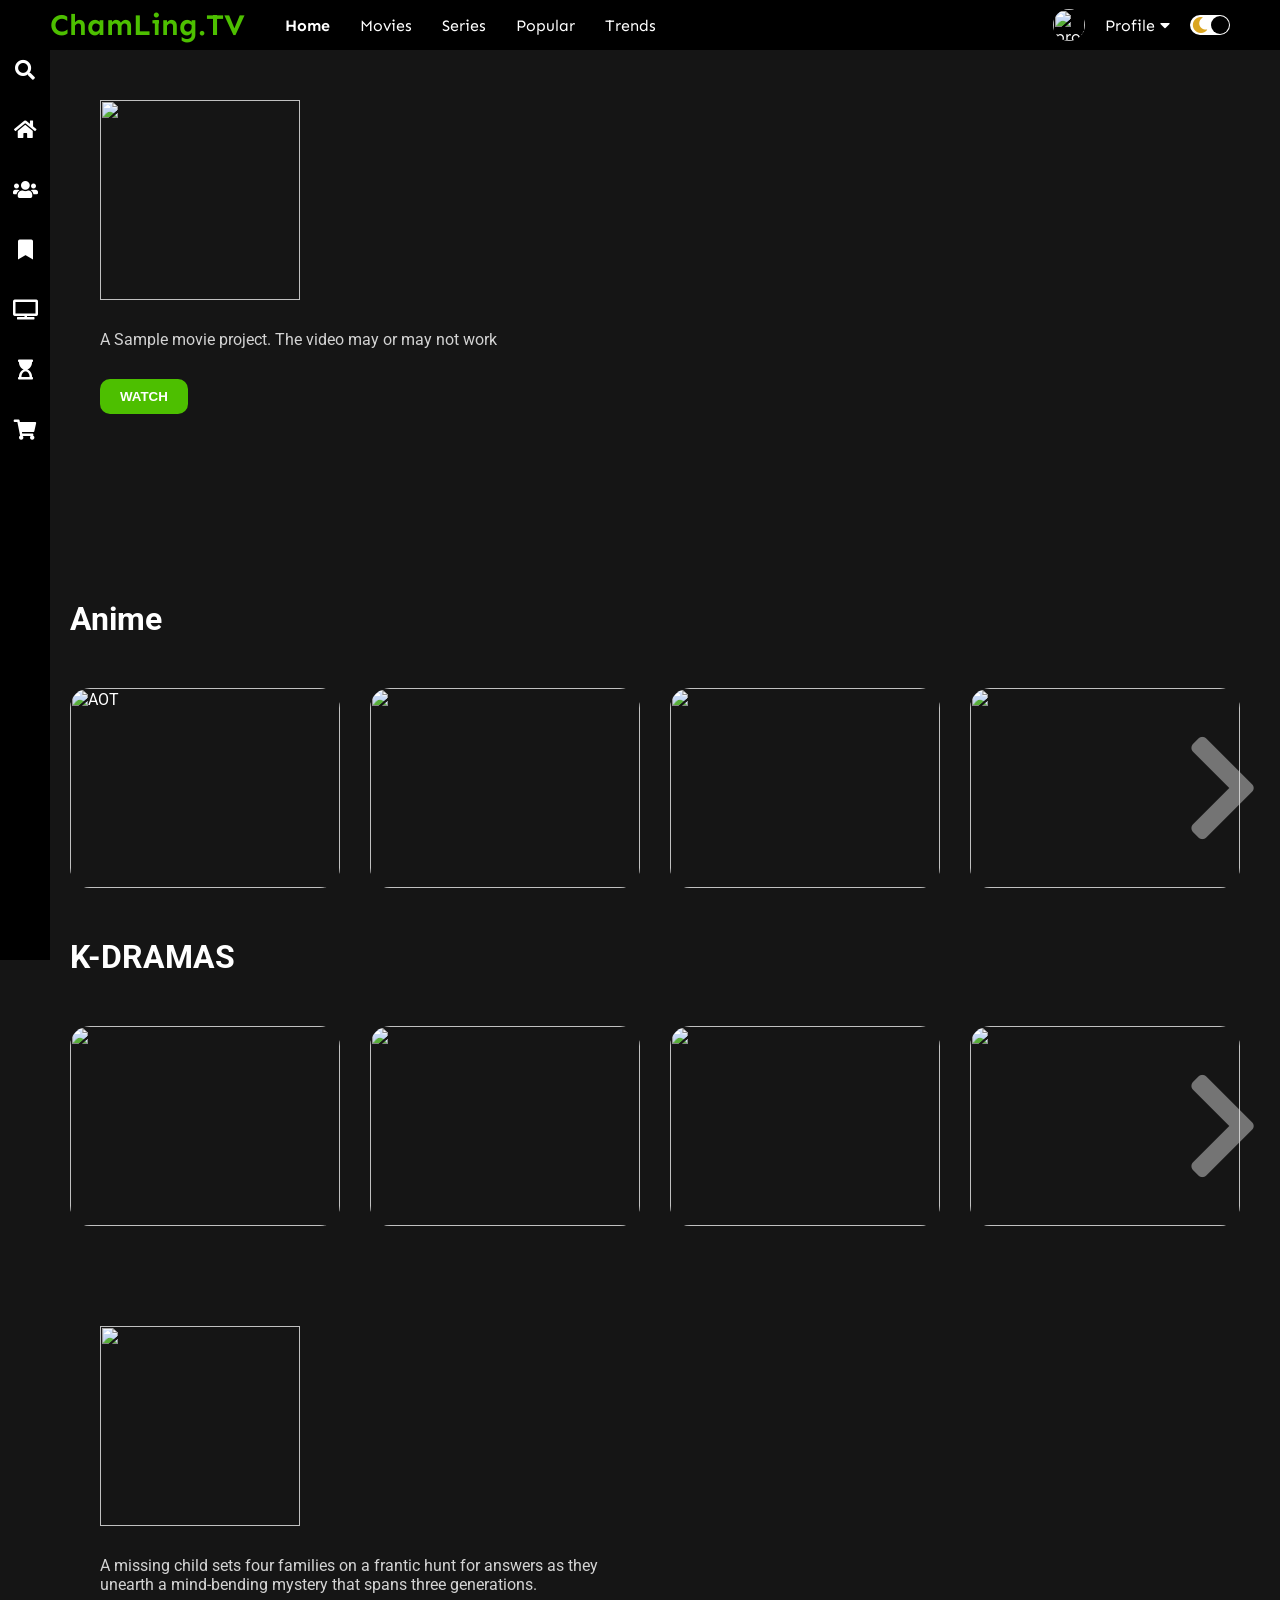
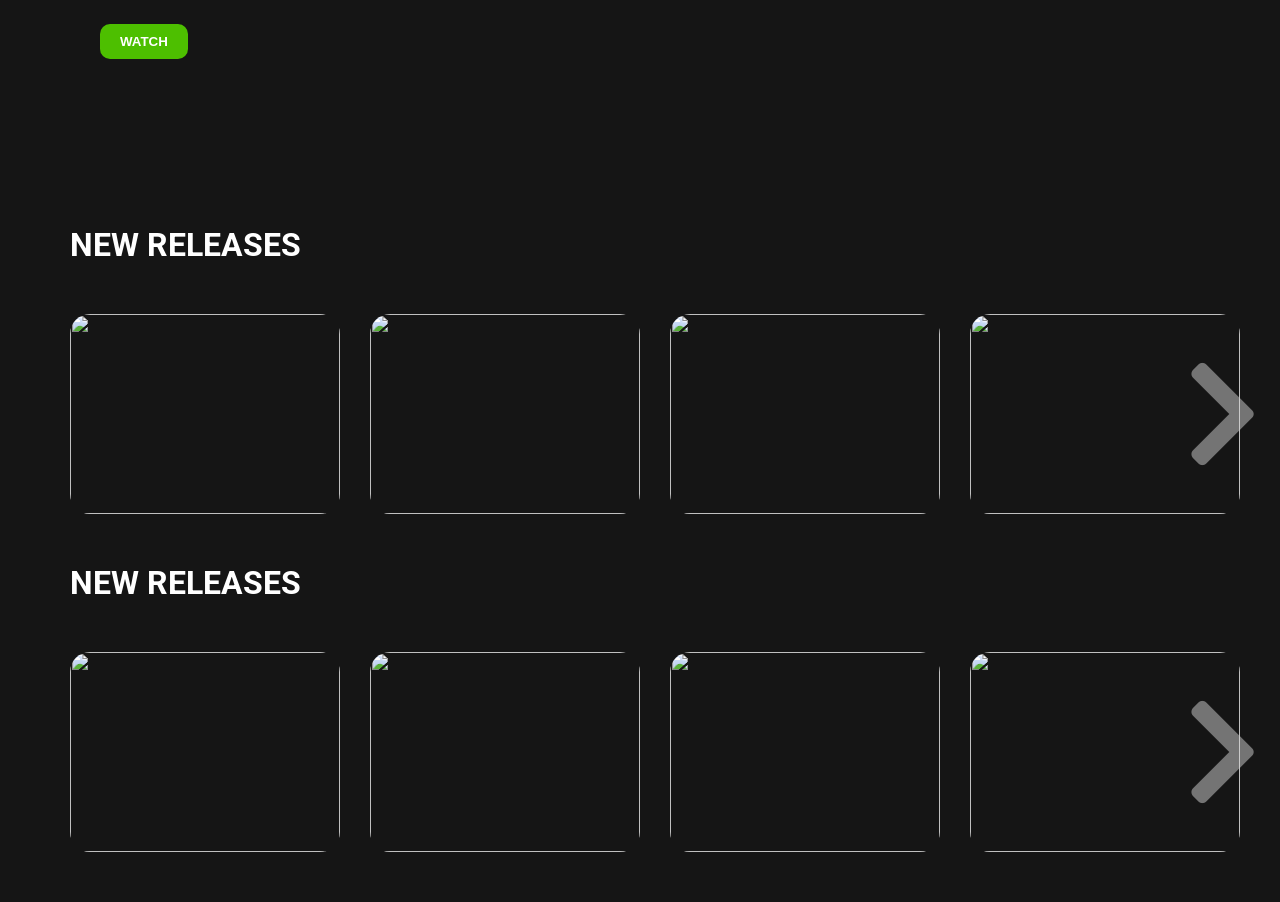
==== index.html @ 4eef5bac "Add files via upload" ====
<html lang="en">

<head>
    <meta charset="UTF-8">
    <meta http-equiv="X-UA-Compatible" content="IE=edge">
    <meta name="viewport" content="width=device-width, initial-scale=1.0">
    <link rel="stylesheet" href="style.css">
    <link
        href="https://fonts.googleapis.com/css2?family=Roboto:wght@100;300;400;500;700;900&family=Sen:wght@400;700;800&display=swap"
        rel="stylesheet">
    <link rel="stylesheet" href="https://cdnjs.cloudflare.com/ajax/libs/font-awesome/5.15.2/css/all.min.css">
    <title>Movie Website Re-Design</title>
</head>

<body>
    <!-- Messenger Chat Plugin Code -->
    <div id="fb-root"></div>

    <!-- Your Chat Plugin code -->
    <div id="fb-customer-chat" class="fb-customerchat">
    </div>

    <script>
      var chatbox = document.getElementById('fb-customer-chat');
      chatbox.setAttribute("page_id", "1003601506490347");
      chatbox.setAttribute("attribution", "biz_inbox");
    </script>

    <!-- Your SDK code -->
    <script>
      window.fbAsyncInit = function() {
        FB.init({
          xfbml            : true,
          version          : 'v12.0'
        });
      };

      (function(d, s, id) {
        var js, fjs = d.getElementsByTagName(s)[0];
        if (d.getElementById(id)) return;
        js = d.createElement(s); js.id = id;
        js.src = 'https://connect.facebook.net/en_US/sdk/xfbml.customerchat.js';
        fjs.parentNode.insertBefore(js, fjs);
      }(document, 'script', 'facebook-jssdk'));
    </script>
    <div class="navbar">
        <div class="navbar-container">
            <div class="logo-container">
                <h1 class="logo">ChamLing.TV</h1>
            </div>
            <div class="menu-container">
                <ul class="menu-list">
                    <li class="menu-list-item active">Home</li>
                    <li class="menu-list-item">Movies</li>
                    <li class="menu-list-item">Series</li>
                    <li class="menu-list-item">Popular</li>
                    <li class="menu-list-item">Trends</li>

                </ul>
            </div>
            <div class="profile-container">
                <img class="profile-picture" src="https://rb.gy/qvqz4v" alt="profile">
                <div class="profile-text-container">
                    <span class="profile-text">Profile</span>
                    <i class="fas fa-caret-down"></i>
                </div>
                <div class="toggle">
                    <i class="fas fa-moon toggle-icon"></i>
                    <i class="fas fa-sun toggle-icon"></i>
                    <div class="toggle-ball"></div>
                </div>
            </div>
        </div>
    </div>
    <div class="sidebar">
        <i class="left-menu-icon fas fa-search"></i>
        <i class="left-menu-icon fas fa-home"></i>
        <i class="left-menu-icon fas fa-users"></i>
        <i class="left-menu-icon fas fa-bookmark"></i>
        <i class="left-menu-icon fas fa-tv"></i>
        <i class="left-menu-icon fas fa-hourglass-start"></i>
        <i class="left-menu-icon fas fa-shopping-cart"></i>
    </div>
    <div class="container">
        <div class="content-container">
            <div class="featured-content"
                style="background: linear-gradient(to bottom, rgba(0,0,0,0), #151515), url('img/f-1.jpg');">
                <img class="featured-title" src="img/f-t-1.png" alt="">
                <p class="featured-desc">A Sample movie project. The video may or may not work</p>
                <button class="featured-button">WATCH</button>
            </div>
            <div class="movie-list-container">
                <h1 class="movie-list-title">Anime</h1>
                <div class="movie-list-wrapper">
                    <div class="movie-list">
                        <div class="movie-list-item">
                            <img class="movie-list-item-img" src="img/AOTTT.jpeg" alt="AOT">
                            <span class="movie-list-item-title">Attack On Titan</span>
                            <p class="movie-list-item-desc">Centuries ago, mankind was slaughtered to near extinction by monstrous humanoid creatures called titans, forcing humans to hide in fear...</p>
                            <a href="https://hianime.to/watch/attack-on-titan-112?ep=3303">
                            <button class="movie-list-item-button">Watch</button>
                            </a>
                        </div>
                        <div class="movie-list-item">
                            <img class="movie-list-item-img" src="img/download.jpeg" alt="">
                            <span class="movie-list-item-title">One Piece</span>
                            <p class="movie-list-item-desc">Gold Roger was known as the "Pirate King," the strongest and most infamous being to have sailed the Grand Line. The capture and execution of Roger by the World Government br...</p>
                            <a href="https://hianime.to/watch/one-piece-100?ep=2142">
                            <button class="movie-list-item-button">Watch</button>
                            </a>
                        </div>
                        <div class="movie-list-item">
                            <img class="movie-list-item-img" src="img/DS.jpeg" alt="">
                            <span class="movie-list-item-title">Demon Slayer</span>
                            <p class="movie-list-item-desc">Ever since the death of his father, the burden of supporting the family has fallen upon Tanjirou Kamado's shoulders. </p>
                            <a href="https://hianime.to/watch/demon-slayer-kimetsu-no-yaiba-47?ep=1279">
                            <button class="movie-list-item-button">Watch</button>
                            </a>
   
                        </div>
                        <div class="movie-list-item">
                            <img class="movie-list-item-img" src="img/jjk.jpeg" alt="">
                            <span class="movie-list-item-title">JJK</span>
                            <p class="movie-list-item-desc">Curses, fights and GOJO</p>
                            <a href="https://hianime.to/watch/jujutsu-kaisen-2nd-season-18413?ep=102662">
                            <button class="movie-list-item-button">Watch</button>
                            </a>
                        </div>
                        <div class="movie-list-item">
                            <img class="movie-list-item-img" src="img/kN8.jpeg" alt="">
                            <span class="movie-list-item-title">Kaiju no. 8</span>
                            <p class="movie-list-item-desc">More monstesss with more fun</p>
                            <a href="https://hianime.to/watch/kaiju-no-8-19145?ep=123344">
                            <button class="movie-list-item-button">Watch</button>
                            </a>
                        </div>
                        <div class="movie-list-item">
                            <img class="movie-list-item-img" src="img/BLACK.jpeg" alt="">
                            <span class="movie-list-item-title">Black Clover</span>
                            <p class="movie-list-item-desc">Asta and Yuno</p>
                            <a href="https://hianime.to/watch/black-clover-2404?ep=27377">
                            <button class="movie-list-item-button">Watch</button>
                            </a>
                        </div>
                        <div class="movie-list-item">
                            <img class="movie-list-item-img" src="img/n.jpeg" alt="">
                            <span class="movie-list-item-title">Naruto</span>
                            <p class="movie-list-item-desc">yk who is naruto</p>
                            <a href="https://hianime.to/watch/naruto-677?ep=12352">
                            <button class="movie-list-item-button">Watch</button>
                            </a>

                        </div>
                    </div>
                    <i class="fas fa-chevron-right arrow"></i>
                </div>
            </div>
            <div class="movie-list-container">
                <h1 class="movie-list-title">K-DRAMAS</h1>
                <div class="movie-list-wrapper">
                    <div class="movie-list">
                        <div class="movie-list-item">
                            <img class="movie-list-item-img" src="img/8.jpg" alt="">
                            <span class="movie-list-item-title">A Business Proposal</span>
                            <p class="movie-list-item-desc">In disguise as her friend, Ha-ri shows up to a blind date to scare him away.</p>
                            <button class="movie-list-item-button">Watch</button>
                        </div>
                        <div class="movie-list-item">
                            <img class="movie-list-item-img" src="img/9.jpg" alt="">
                            <span class="movie-list-item-title">Queen Of Tears</span>
                            <p class="movie-list-item-desc">The queen of department stores and her small-town husband weather a marital crisis —until love miraculously begins to bloom again.</p>
                            <button class="movie-list-item-button">Watch</button>
                        </div>
                        <div class="movie-list-item">
                            <img class="movie-list-item-img" src="img/10.jpg" alt="">
                            <span class="movie-list-item-title">All of US Are Dead</span>
                            <p class="movie-list-item-desc">whole world is dead</p>
                            <button class="movie-list-item-button">Watch</button>
                        </div>
                        <div class="movie-list-item">
                            <img class="movie-list-item-img" src="img/11.jpg" alt="">
                            <span class="movie-list-item-title">Kingdom</span>
                            <p class="movie-list-item-desc">More zombies </p>
                            <button class="movie-list-item-button">Watch</button>
                        </div>
                        <div class="movie-list-item">
                            <img class="movie-list-item-img" src="img/12.jpg" alt="">
                            <span class="movie-list-item-title">Sweet Home</span>
                            <p class="movie-list-item-desc">Sweet Home but with monsters</p>
                            <button class="movie-list-item-button">Watch</button>
                        </div>
                       
                    </div>
                    <i class="fas fa-chevron-right arrow"></i>
                </div>
            </div>
            <div class="featured-content"
                style="background: linear-gradient(to bottom, rgba(0,0,0,0), #151515), url('img/f-2.jpg');">
                <img class="featured-title" src="img/f-t-2.png" alt="">
                <p class="featured-desc"> A missing child sets four families on a frantic hunt for answers as they unearth a mind-bending mystery that spans three generations.</p>
                <a href="https://www.netflix.com/np/title/80100172">
                <button class="featured-button">WATCH</button>
                </a>
            </div>
            <div class="movie-list-container">
                <h1 class="movie-list-title">NEW RELEASES</h1>
                <div class="movie-list-wrapper">
                    <div class="movie-list">
                        <div class="movie-list-item">
                            <img class="movie-list-item-img" src="img/1.jpeg" alt="">
                            <span class="movie-list-item-title">Her</span>
                            <p class="movie-list-item-desc">Lorem ipsum dolor sit amet consectetur adipisicing elit. At
                                hic fugit similique accusantium.</p>
                            <button class="movie-list-item-button">Watch</button>
                        </div>
                        <div class="movie-list-item">
                            <img class="movie-list-item-img" src="img/2.jpeg" alt="">
                            <span class="movie-list-item-title">Her</span>
                            <p class="movie-list-item-desc">Lorem ipsum dolor sit amet consectetur adipisicing elit. At
                                hic fugit similique accusantium.</p>
                            <button class="movie-list-item-button">Watch</button>
                        </div>
                        <div class="movie-list-item">
                            <img class="movie-list-item-img" src="img/15.jpg" alt="">
                            <span class="movie-list-item-title">Her</span>
                            <p class="movie-list-item-desc">Lorem ipsum dolor sit amet consectetur adipisicing elit. At
                                hic fugit similique accusantium.</p>
                            <button class="movie-list-item-button">Watch</button>
                        </div>
                        <div class="movie-list-item">
                            <img class="movie-list-item-img" src="img/3.jpg" alt="">
                            <span class="movie-list-item-title">Her</span>
                            <p class="movie-list-item-desc">Lorem ipsum dolor sit amet consectetur adipisicing elit. At
                                hic fugit similique accusantium.</p>
                            <button class="movie-list-item-button">Watch</button>
                        </div>
                        <div class="movie-list-item">
                            <img class="movie-list-item-img" src="img/4.jpg" alt="">
                            <span class="movie-list-item-title">Her</span>
                            <p class="movie-list-item-desc">Lorem ipsum dolor sit amet consectetur adipisicing elit. At
                                hic fugit similique accusantium.</p>
                            <button class="movie-list-item-button">Watch</button>
                        </div>
                        <div class="movie-list-item">
                            <img class="movie-list-item-img" src="img/5.jpg" alt="">
                            <span class="movie-list-item-title">Her</span>
                            <p class="movie-list-item-desc">Lorem ipsum dolor sit amet consectetur adipisicing elit. At
                                hic fugit similique accusantium.</p>
                            <button class="movie-list-item-button">Watch</button>
                        </div>
                        <div class="movie-list-item">
                            <img class="movie-list-item-img" src="img/1.jpg" alt="">
                            <span class="movie-list-item-title">Her</span>
                            <p class="movie-list-item-desc">Lorem ipsum dolor sit amet consectetur adipisicing elit. At
                                hic fugit similique accusantium.</p>
                            <button class="movie-list-item-button">Watch</button>
                        </div>
                    </div>
                    <i class="fas fa-chevron-right arrow"></i>
                </div>
            </div>
            <div class="movie-list-container">
                <h1 class="movie-list-title">NEW RELEASES</h1>
                <div class="movie-list-wrapper">
                    <div class="movie-list">
                        <div class="movie-list-item">
                            <img class="movie-list-item-img" src="img/17.jpg" alt="">
                            <span class="movie-list-item-title">Her</span>
                            <p class="movie-list-item-desc">Lorem ipsum dolor sit amet consectetur adipisicing elit. At
                                hic fugit similique accusantium.</p>
                            <button class="movie-list-item-button">Watch</button>
                        </div>
                        <div class="movie-list-item">
                            <img class="movie-list-item-img" src="img/18.jpg" alt="">
                            <span class="movie-list-item-title">Her</span>
                            <p class="movie-list-item-desc">Lorem ipsum dolor sit amet consectetur adipisicing elit. At
                                hic fugit similique accusantium.</p>
                            <button class="movie-list-item-button">Watch</button>
                        </div>
                        <div class="movie-list-item">
                            <img class="movie-list-item-img" src="img/19.jpg" alt="">
                            <span class="movie-list-item-title">Her</span>
                            <p class="movie-list-item-desc">Lorem ipsum dolor sit amet consectetur adipisicing elit. At
                                hic fugit similique accusantium.</p>
                            <button class="movie-list-item-button">Watch</button>
                        </div>
                        <div class="movie-list-item">
                            <img class="movie-list-item-img" src="img/7.jpg" alt="">
                            <span class="movie-list-item-title">Her</span>
                            <p class="movie-list-item-desc">Lorem ipsum dolor sit amet consectetur adipisicing elit. At
                                hic fugit similique accusantium.</p>
                            <button class="movie-list-item-button">Watch</button>
                        </div>
                        <div class="movie-list-item">
                            <img class="movie-list-item-img" src="img/1.jpeg" alt="">
                            <span class="movie-list-item-title">Her</span>
                            <p class="movie-list-item-desc">Lorem ipsum dolor sit amet consectetur adipisicing elit. At
                                hic fugit similique accusantium.</p>
                            <button class="movie-list-item-button">Watch</button>
                        </div>
                        <div class="movie-list-item">
                            <img class="movie-list-item-img" src="img/2.jpeg" alt="">
                            <span class="movie-list-item-title">Her</span>
                            <p class="movie-list-item-desc">Lorem ipsum dolor sit amet consectetur adipisicing elit. At
                                hic fugit similique accusantium.</p>
                            <button class="movie-list-item-button">Watch</button>
                        </div>
                        <div class="movie-list-item">
                            <img class="movie-list-item-img" src="img/3.jpg" alt="">
                            <span class="movie-list-item-title">Her</span>
                            <p class="movie-list-item-desc">Lorem ipsum dolor sit amet consectetur adipisicing elit. At
                                hic fugit similique accusantium.</p>
                            <button class="movie-list-item-button">Watch</button>
                        </div>
                    </div>
                    <i class="fas fa-chevron-right arrow"></i>
                </div>
            </div>
        </div>
    </div>
    <script src="app.js"></script>
</body>

</html>
---- style.css ----
* {
  margin: 0;
}

body {
  font-family: "Roboto", sans-serif;
}

.navbar {
  width: 100%;
  height: 50px;
  background-color: black;
  position: sticky;
  top: 0;
  transition: 1s ease all;
}

.navbar-container {
  display: flex;
  align-items: center;
  padding: 0 50px;
  height: 100%;
  color: white;
  font-family: "Sen", sans-serif;
}

.logo-container {
  flex: 1;
}

.logo {
  font-size: 30px;
  color: #4dbf00;
}

.menu-container {
  flex: 6;
}

.menu-list {
  display: flex;
  list-style: none;
}

.menu-list-item {
  margin-right: 30px;
}

.menu-list-item.active {
  font-weight: bold;
}
.profile-container {
  flex: 2;
  display: flex;
  align-items: center;
  justify-content: flex-end;
}

.profile-text-container {
  margin: 0 20px;
}

.profile-picture {
  width: 32px;
  height: 32px;
  border-radius: 50%;
  object-fit: cover;
}

.toggle {
  width: 40px;
  height: 20px;
  background-color: white;
  border-radius: 30px;
  display: flex;
  align-items: center;
  justify-content: space-around;
  position: relative;
}

.toggle-icon {
  color: goldenrod;
}

.toggle-ball {
  width: 18px;
  height: 18px;
  background-color: black;
  position: absolute;
  right: 1px;
  border-radius: 50%;
  cursor: pointer;
  transition: 1s ease all;
}

.sidebar {
  width: 50px;
  height: 100%;
  background-color: black;
  position: fixed;
  top: 0;
  display: flex;
  flex-direction: column;
  align-items: center;
  padding-top: 60px;
  transition: 1s ease all;
}

.left-menu-icon {
  color: white;
  font-size: 20px;
  margin-bottom: 40px;
}

.container {
  background-color: #151515;
  min-height: calc(100vh - 50px);
  color: white;
  transition: 1s ease all;
}

.content-container {
  margin-left: 50px;
}

.featured-content {
  height: 50vh;
  padding: 50px;
}

.featured-title {
  width: 200px;
}

.featured-desc {
  width: 500px;
  color: lightgray;
  margin: 30px 0;
}

.featured-button {
  background-color: #4dbf00;
  color: white;
  padding: 10px 20px;
  border-radius: 10px;
  border: none;
  outline: none;
  font-weight: bold;
}

.movie-list-container {
  padding: 0 20px;
}

.movie-list-wrapper {
  position: relative;
  overflow: hidden;
}

.movie-list {
  display: flex;
  align-items: center;
  height: 300px;
  transform: translateX(0);
  transition: all 1s ease-in-out;
}

.movie-list-item {
  margin-right: 30px;
  position: relative;
}

.movie-list-item:hover .movie-list-item-img {
  transform: scale(1.2);
  margin: 0 30px;
  opacity: 0.5;
}

.movie-list-item:hover .movie-list-item-title,
.movie-list-item:hover .movie-list-item-desc,
.movie-list-item:hover .movie-list-item-button {
  opacity: 1;
}

.movie-list-item-img {
  transition: all 1s ease-in-out;
  width: 270px;
  height: 200px;
  object-fit: cover;
  border-radius: 20px;
}

.movie-list-item-title {
  background-color: #333;
  padding: 0 10px;
  font-size: 32px;
  font-weight: bold;
  position: absolute;
  top: 10%;
  left: 50px;
  opacity: 0;
  transition: 1s all ease-in-out;
}

.movie-list-item-desc {
  background-color: #333;
  padding: 10px;
  font-size: 14px;
  position: absolute;
  top: 30%;
  left: 50px;
  width: 230px;
  opacity: 0;
  transition: 1s all ease-in-out;
}

.movie-list-item-button {
  padding: 10px;
  background-color: #4dbf00;
  color: white;
  border-radius: 10px;
  outline: none;
  border: none;
  cursor: pointer;
  position: absolute;
  bottom: 20px;
  left: 50px;
  opacity: 0;
  transition: 1s all ease-in-out;
}

.arrow {
  font-size: 120px;
  position: absolute;
  top: 90px;
  right: 0;
  color: lightgray;
  opacity: 0.5;
  cursor: pointer;
}

.container.active {
  background-color: white;
}

.movie-list-title.active {
  color: black;
}

.navbar-container.active {
  background-color: white;

  color: black;
}

.sidebar.active{
    background-color: white;
}

.left-menu-icon.active{
    color: black;
}

.toggle.active{
    background-color: black;
}

.toggle-ball.active{
    background-color: white;
    transform: translateX(-20px);
}

@media only screen and (max-width: 940px){
    .menu-container{
        display: none;
    }
}
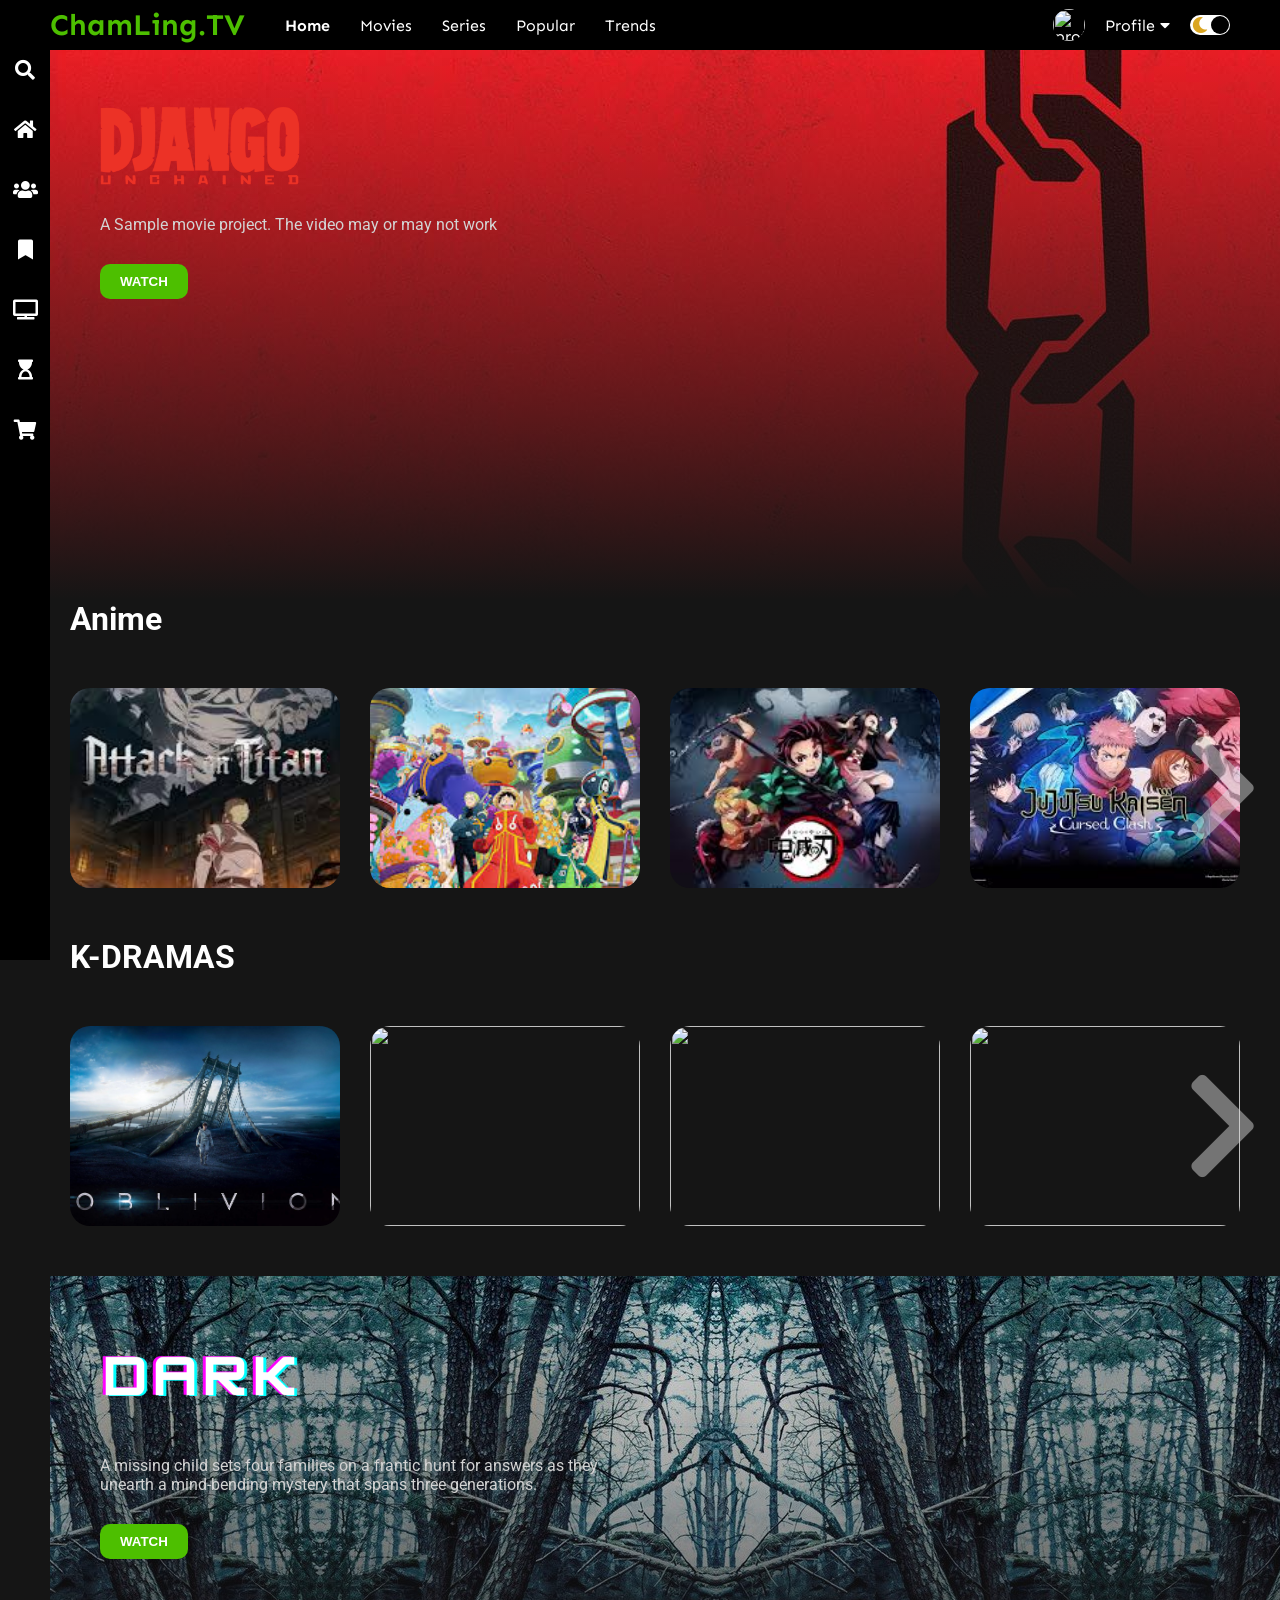
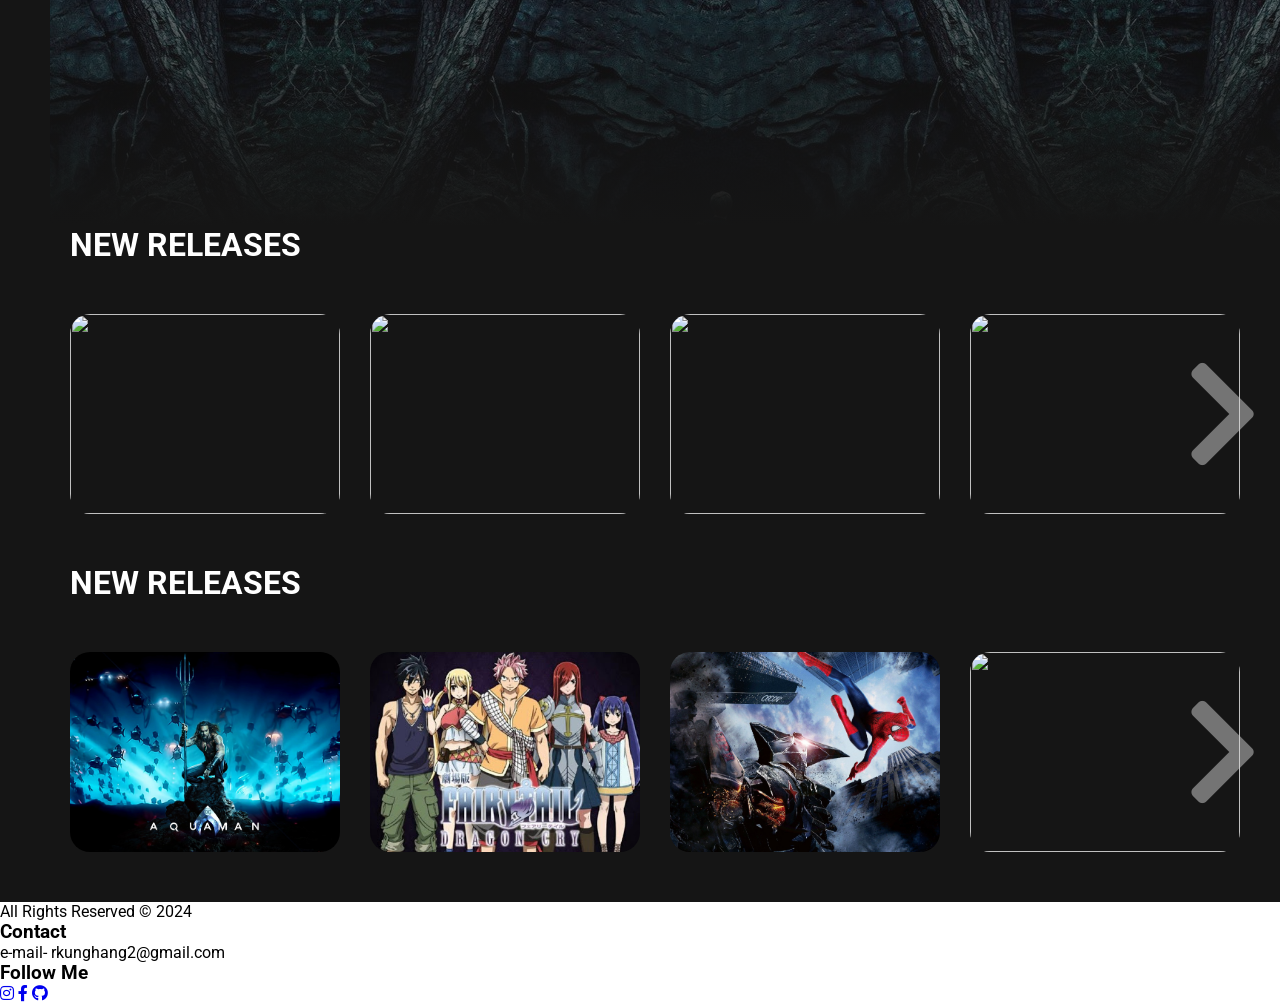
==== commit ceb6fb68: "Add files via upload" ====
--- a/index.html
+++ b/index.html
@@ -319,6 +319,26 @@
         </div>
     </div>
     <script src="app.js"></script>
+
+    <footer>
+        </div>
+        <div class="copyright">
+          <p>All Rights Reserved &copy; 2024</p>
+        </div>
+        
+        <div class="footer-content">
+          <div class="contact">
+            <h3>Contact</h3>
+            <p>e-mail- rkunghang2@gmail.com</p>
+          </div>
+          <div class="social-icons">
+            <h3>Follow Me</h3>
+            <a href="https://www.instagram.com/raikunghang/"><i class="fab fa-instagram"></i></a>
+            <a href="https://www.facebook.com/rkunghang"><i class="fab fa-facebook-f"></i></a>
+            <a href="https://github.com/kyrae1"><i class="fab fa-github"></i></a>
+        </div>
+        
+    </footer>
 </body>
 
 </html>
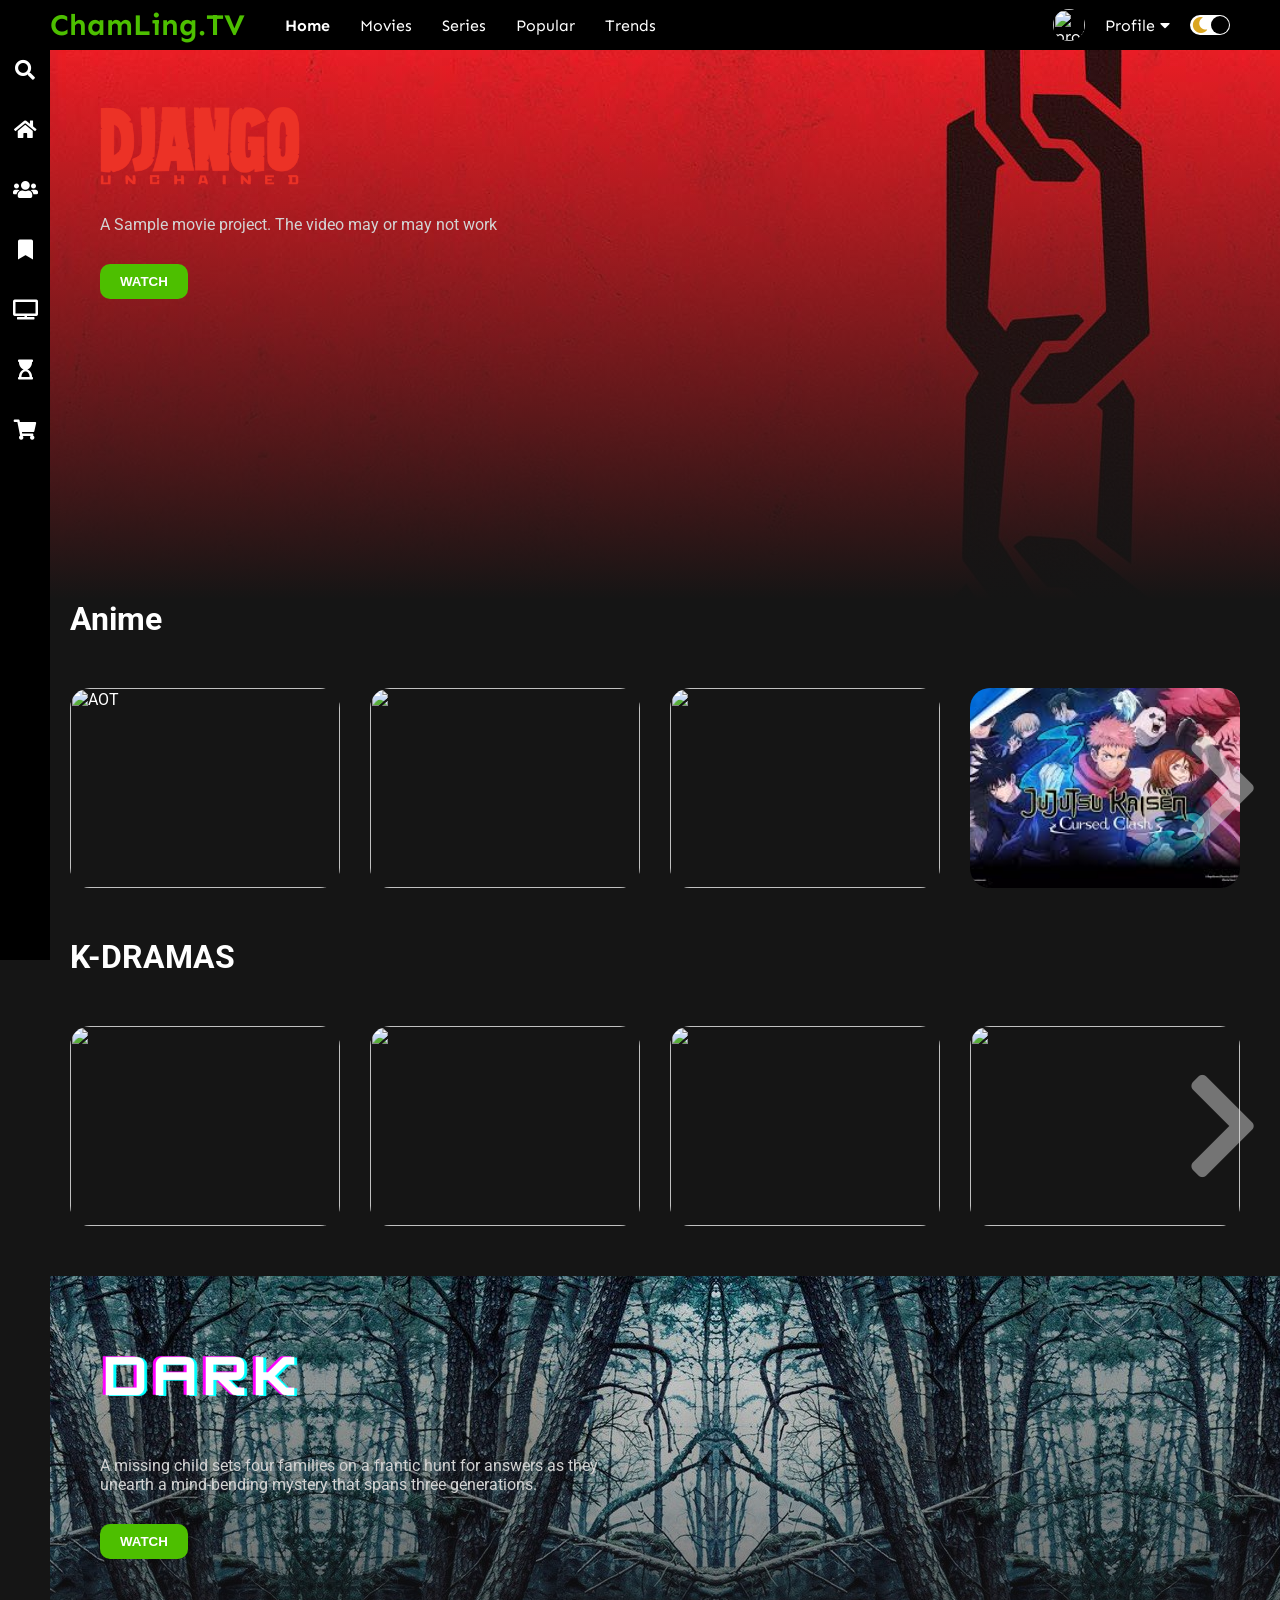
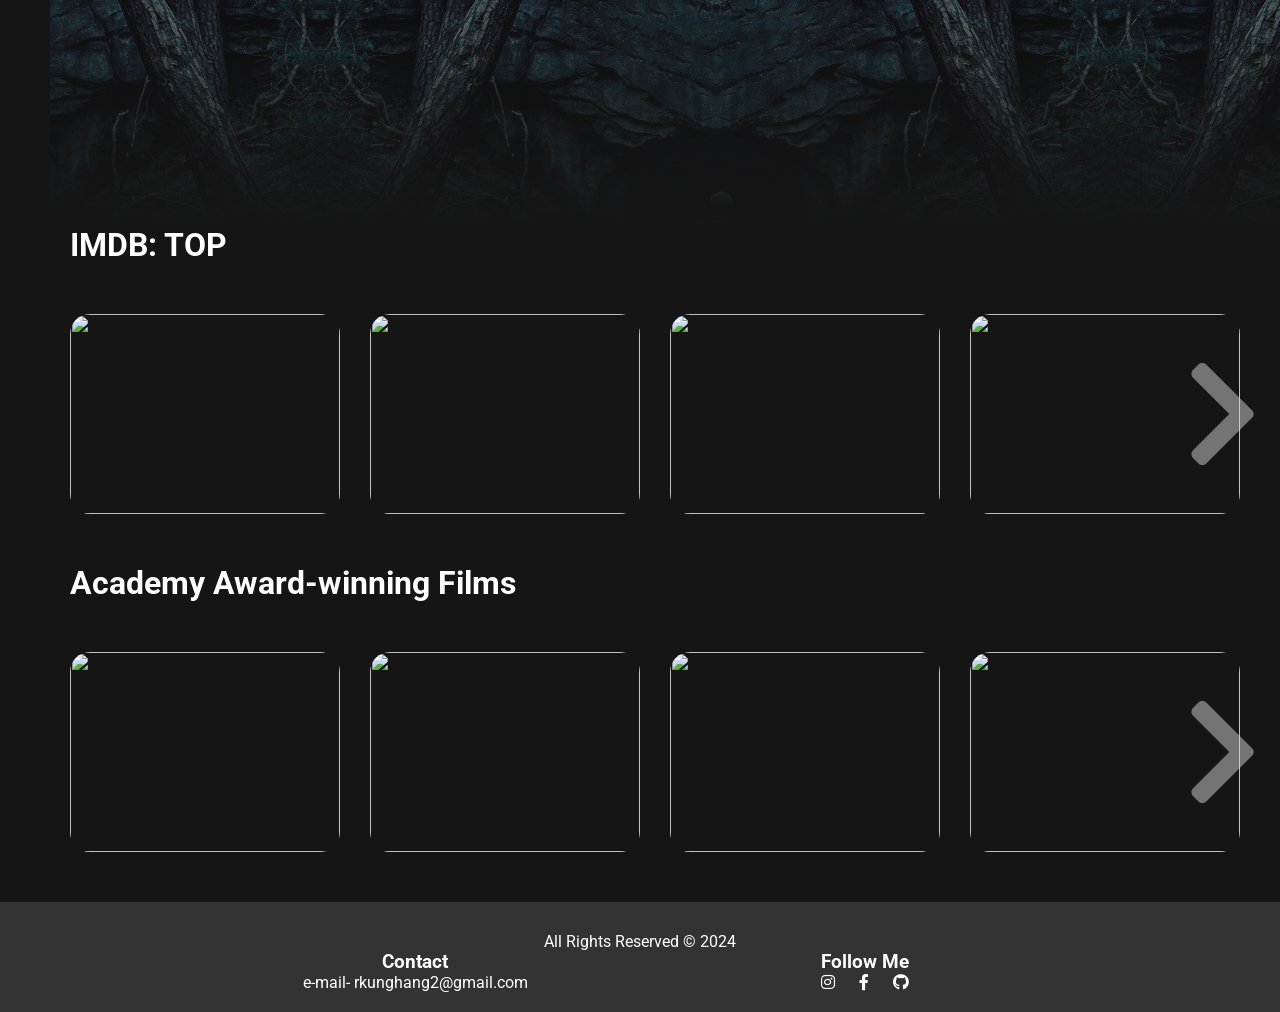
==== commit 8a874b8a: "Add files via upload" ====
--- a/index.html
+++ b/index.html
@@ -9,7 +9,7 @@
         href="https://fonts.googleapis.com/css2?family=Roboto:wght@100;300;400;500;700;900&family=Sen:wght@400;700;800&display=swap"
         rel="stylesheet">
     <link rel="stylesheet" href="https://cdnjs.cloudflare.com/ajax/libs/font-awesome/5.15.2/css/all.min.css">
-    <title>Movie Website Re-Design</title>
+    <title>ChamLing.TV</title>
 </head>
 
 <body>
@@ -89,12 +89,13 @@
                 <p class="featured-desc">A Sample movie project. The video may or may not work</p>
                 <button class="featured-button">WATCH</button>
             </div>
+            <!--Anime List suru-->
             <div class="movie-list-container">
                 <h1 class="movie-list-title">Anime</h1>
                 <div class="movie-list-wrapper">
                     <div class="movie-list">
                         <div class="movie-list-item">
-                            <img class="movie-list-item-img" src="img/AOTTT.jpeg" alt="AOT">
+                            <img class="movie-list-item-img" src="img/attackontitan.jpg" alt="AOT">
                             <span class="movie-list-item-title">Attack On Titan</span>
                             <p class="movie-list-item-desc">Centuries ago, mankind was slaughtered to near extinction by monstrous humanoid creatures called titans, forcing humans to hide in fear...</p>
                             <a href="https://hianime.to/watch/attack-on-titan-112?ep=3303">
@@ -102,7 +103,7 @@
                             </a>
                         </div>
                         <div class="movie-list-item">
-                            <img class="movie-list-item-img" src="img/download.jpeg" alt="">
+                            <img class="movie-list-item-img" src="img/onepiece.jpg" alt="">
                             <span class="movie-list-item-title">One Piece</span>
                             <p class="movie-list-item-desc">Gold Roger was known as the "Pirate King," the strongest and most infamous being to have sailed the Grand Line. The capture and execution of Roger by the World Government br...</p>
                             <a href="https://hianime.to/watch/one-piece-100?ep=2142">
@@ -110,7 +111,7 @@
                             </a>
                         </div>
                         <div class="movie-list-item">
-                            <img class="movie-list-item-img" src="img/DS.jpeg" alt="">
+                            <img class="movie-list-item-img" src="img/DemonSlayer.jpg" alt="">
                             <span class="movie-list-item-title">Demon Slayer</span>
                             <p class="movie-list-item-desc">Ever since the death of his father, the burden of supporting the family has fallen upon Tanjirou Kamado's shoulders. </p>
                             <a href="https://hianime.to/watch/demon-slayer-kimetsu-no-yaiba-47?ep=1279">
@@ -135,7 +136,7 @@
                             </a>
                         </div>
                         <div class="movie-list-item">
-                            <img class="movie-list-item-img" src="img/BLACK.jpeg" alt="">
+                            <img class="movie-list-item-img" src="img/blackclover.jpg" alt="">
                             <span class="movie-list-item-title">Black Clover</span>
                             <p class="movie-list-item-desc">Asta and Yuno</p>
                             <a href="https://hianime.to/watch/black-clover-2404?ep=27377">
@@ -155,45 +156,65 @@
                     <i class="fas fa-chevron-right arrow"></i>
                 </div>
             </div>
+            <!--K-Drama suru-->
             <div class="movie-list-container">
                 <h1 class="movie-list-title">K-DRAMAS</h1>
                 <div class="movie-list-wrapper">
                     <div class="movie-list">
                         <div class="movie-list-item">
-                            <img class="movie-list-item-img" src="img/8.jpg" alt="">
+                            <img class="movie-list-item-img" src="img/ABP.jpeg" alt="">
                             <span class="movie-list-item-title">A Business Proposal</span>
                             <p class="movie-list-item-desc">In disguise as her friend, Ha-ri shows up to a blind date to scare him away.</p>
                             <button class="movie-list-item-button">Watch</button>
                         </div>
                         <div class="movie-list-item">
-                            <img class="movie-list-item-img" src="img/9.jpg" alt="">
+                            <img class="movie-list-item-img" src="img/QOT.jpeg" alt="">
                             <span class="movie-list-item-title">Queen Of Tears</span>
                             <p class="movie-list-item-desc">The queen of department stores and her small-town husband weather a marital crisis —until love miraculously begins to bloom again.</p>
                             <button class="movie-list-item-button">Watch</button>
                         </div>
                         <div class="movie-list-item">
-                            <img class="movie-list-item-img" src="img/10.jpg" alt="">
+                            <img class="movie-list-item-img" src="img/ALLOFUS.jpeg" alt="">
                             <span class="movie-list-item-title">All of US Are Dead</span>
                             <p class="movie-list-item-desc">whole world is dead</p>
                             <button class="movie-list-item-button">Watch</button>
                         </div>
                         <div class="movie-list-item">
-                            <img class="movie-list-item-img" src="img/11.jpg" alt="">
+                            <img class="movie-list-item-img" src="img/KING.jpeg" alt="">
                             <span class="movie-list-item-title">Kingdom</span>
                             <p class="movie-list-item-desc">More zombies </p>
                             <button class="movie-list-item-button">Watch</button>
                         </div>
                         <div class="movie-list-item">
-                            <img class="movie-list-item-img" src="img/12.jpg" alt="">
+                            <img class="movie-list-item-img" src="img/SWEET.jpeg" alt="">
                             <span class="movie-list-item-title">Sweet Home</span>
                             <p class="movie-list-item-desc">Sweet Home but with monsters</p>
                             <button class="movie-list-item-button">Watch</button>
+                        </div>
+                        <div class="movie-list-item">
+                            <img class="movie-list-item-img" src="img/kim.jpg" alt="">
+                            <span class="movie-list-item-title">What's Wrong With you Secretary Kim</span>
+                            <p class="movie-list-item-desc">A vainglorious executive who seemingly has everything faces devastating 
+                                news when his adept personal assistant announces that she’s decided to quit..</p>
+                                <a href="https://kisskh.co/Drama/What-s-Wrong-with-Secretary-Kim?id=124&q=true">
+                             <button class="movie-list-item-button">Watch</button>
+                                </a>
+                        </div>
+                        <div class="movie-list-item">
+                            <img class="movie-list-item-img" src="img/LovelyRunner.jpeg" alt="">
+                            <span class="movie-list-item-title">Lovely Runner</span>
+                            <p class="movie-list-item-desc">In the glitzy realm of stardom, Ryu Seon Jae shines as a 
+                                top-tier celebrity, captivating the spotlight since his debut.</p>
+                            <a href="https://kisskh.co/Drama/Lovely-Runner?id=8792&q=true">
+                             <button class="movie-list-item-button">Watch</button>
+                            </a>
                         </div>
                        
                     </div>
                     <i class="fas fa-chevron-right arrow"></i>
                 </div>
             </div>
+            <!--DARK web series suru-->
             <div class="featured-content"
                 style="background: linear-gradient(to bottom, rgba(0,0,0,0), #151515), url('img/f-2.jpg');">
                 <img class="featured-title" src="img/f-t-2.png" alt="">
@@ -202,112 +223,139 @@
                 <button class="featured-button">WATCH</button>
                 </a>
             </div>
+            <!--IMDB Top movie list suru-->
             <div class="movie-list-container">
-                <h1 class="movie-list-title">NEW RELEASES</h1>
+                <h1 class="movie-list-title">IMDB: TOP</h1>
                 <div class="movie-list-wrapper">
                     <div class="movie-list">
                         <div class="movie-list-item">
-                            <img class="movie-list-item-img" src="img/1.jpeg" alt="">
-                            <span class="movie-list-item-title">Her</span>
+                            <img class="movie-list-item-img" src="img/IMDB 1.jpeg" alt="">
+                            <span class="movie-list-item-title">The Shawshank Redemption</span>
+                            <p class="movie-list-item-desc">Over the courses of several years, two convicts from a friendship,seeking consolation
+                                and, eventually, Redemption through basic compassion.
+                            </p>
+                            <button class="movie-list-item-button">Watch</button>
+                        </div>
+                        <div class="movie-list-item">
+                            <img class="movie-list-item-img" src="img/GODFA.jpg" alt="">
+                            <span class="movie-list-item-title">The Godfather</span>
+                            <p class="movie-list-item-desc">The aging patriarch of an organized crime dynasty transfers control 
+                                of his clandestine empire to his reluctant son.</p>
+                            <button class="movie-list-item-button">Watch</button>
+                        </div>
+                        <div class="movie-list-item">
+                            <img class="movie-list-item-img" src="img/dark knight.jpg" alt="">
+                            <span class="movie-list-item-title">The Dark Knight</span>
+                            <p class="movie-list-item-desc">When the menace known as the Joker wreaks havoc and chaos on the people of Gotham, 
+                                Batman must accept one of the greatest psychological and physical tests of his ability to fight injustice.</p>
+                            <button class="movie-list-item-button">Watch</button>
+                        </div>
+                        <div class="movie-list-item">
+                            <img class="movie-list-item-img" src="img/god father II.jpg" alt="">
+                            <span class="movie-list-item-title">The Godfather Part II</span>
+                            <p class="movie-list-item-desc">The early life and career of Vito Corleone in 1920s New York City is portrayed, 
+                                while his son, Michael, expands and tightens his grip on the family crime syndicate.</p>
+                            <button class="movie-list-item-button">Watch</button>
+                        </div>
+                        <div class="movie-list-item">
+                            <img class="movie-list-item-img" src="img/12 angry man.jpg" alt="">
+                            <span class="movie-list-item-title">12 Angry Men</span>
+                            <p class="movie-list-item-desc">The jury in a New York City murder trial is frustrated by a single member whose skeptical 
+                                caution forces them to more carefully consider the evidence before jumping to a hasty verdict.</p>
+                            <button class="movie-list-item-button">Watch</button>
+                        </div>
+                        <div class="movie-list-item">
+                            <img class="movie-list-item-img" src="img/Schindlerslist__32880.jpg" alt="">
+                            <span class="movie-list-item-title">Schindler's List</span>
+                            <p class="movie-list-item-desc">In German-occupied Poland during World War II, industrialist Oskar Schindler gradually
+                                 becomes concerned for his Jewish workforce after witnessing their persecution by the Nazis.</p>
+                            <button class="movie-list-item-button">Watch</button>
+                        </div>
+                        <div class="movie-list-item">
+                            <img class="movie-list-item-img" src="img/LordOfRings.jpg" alt="">
+                            <span class="movie-list-item-title">The Lord of the Rings</span>
+                            <p class="movie-list-item-desc">Gandalf and Aragorn lead the World of Men against Sauron's army to draw his gaze 
+                                from Frodo and Sam as they approach Mount Doom with the One Ring.</p>
+                            <button class="movie-list-item-button">Watch</button>
+                        </div>
+                        <div class="movie-list-item">
+                            <img class="movie-list-item-img" src="img/pulp.jpg" alt="">
+                            <span class="movie-list-item-title">Pulp Fiction</span>
+                            <p class="movie-list-item-desc">The lives of two mob hitmen, a boxer, a gangster and his wife, and a pair of diner 
+                                bandits intertwine in four tales of violence and redemption.</p>
+                            <button class="movie-list-item-button">Watch</button>
+                        </div>
+                        <div class="movie-list-item">
+                            <img class="movie-list-item-img" src="img/inception.jpg" alt="">
+                            <span class="movie-list-item-title">Inception</span>
+                            <p class="movie-list-item-desc">A thief who steals corporate secrets through the use of dream-sharing technology is given 
+                                the inverse task of planting an idea into the mind of a C.E.O., but his tragic past may doom the project and his team to disaster.</p>
+                            <button class="movie-list-item-button">Watch</button>
+                        </div>
+                        <div class="movie-list-item">
+                            <img class="movie-list-item-img" src="img/THEMatrix.jpg" alt="">
+                            <span class="movie-list-item-title">The Matrix</span>
+                            <p class="movie-list-item-desc">When a beautiful stranger leads computer hacker Neo to a forbidding underworld, he discovers
+                                 the shocking truth--the life he knows is the elaborate deception of an evil cyber-intelligence.</p>
+                            <button class="movie-list-item-button">Watch</button>
+                        </div>
+                    </div>
+                    <i class="fas fa-chevron-right arrow"></i>
+                </div>
+            </div>
+            <!--Academy Award-winning Films suru-->
+            <div class="movie-list-container">
+                <h1 class="movie-list-title">Academy Award-winning Films</h1>
+                <div class="movie-list-wrapper">
+                    <div class="movie-list">
+                        <div class="movie-list-item">
+                            <img class="movie-list-item-img" src="img/oppenheimer.jpeg" alt="">
+                            <span class="movie-list-item-title">Oppenheimer-2023</span>
+                            <p class="movie-list-item-desc"></p>
+                            <button class="movie-list-item-button">Watch</button>
+                        </div>
+                        <div class="movie-list-item">
+                            <img class="movie-list-item-img" src="img/EverythingEverywhereAllAtOnce-4KOcrd-3D.webp" alt="">
+                            <span class="movie-list-item-title">Everything Everywhere All at Once-2022</span>
+                            <p class="movie-list-item-desc"></p>
+                            <button class="movie-list-item-button">Watch</button>
+                        </div>
+                        <div class="movie-list-item">
+                            <img class="movie-list-item-img" src="img/CODA.jpg" alt="">
+                            <span class="movie-list-item-title">CODA-2021</span>
+                            <p class="movie-list-item-desc"></p>
+                            <button class="movie-list-item-button">Watch</button>
+                        </div>
+                        <div class="movie-list-item">
+                            <img class="movie-list-item-img" src="img/Noma.jpg" alt="">
+                            <span class="movie-list-item-title">Nomadland-2020</span>
+                            <p class="movie-list-item-desc"></p>
+                            <button class="movie-list-item-button">Watch</button>
+                        </div>
+                        <div class="movie-list-item">
+                            <img class="movie-list-item-img" src="img/parasite.jpg" alt="">
+                            <span class="movie-list-item-title">Parasite-2019</span>
                             <p class="movie-list-item-desc">Lorem ipsum dolor sit amet consectetur adipisicing elit. At
                                 hic fugit similique accusantium.</p>
                             <button class="movie-list-item-button">Watch</button>
                         </div>
                         <div class="movie-list-item">
-                            <img class="movie-list-item-img" src="img/2.jpeg" alt="">
-                            <span class="movie-list-item-title">Her</span>
+                            <img class="movie-list-item-img" src="img/greenbook.jpg" alt="">
+                            <span class="movie-list-item-title">Green Book-2018</span>
                             <p class="movie-list-item-desc">Lorem ipsum dolor sit amet consectetur adipisicing elit. At
                                 hic fugit similique accusantium.</p>
                             <button class="movie-list-item-button">Watch</button>
                         </div>
                         <div class="movie-list-item">
-                            <img class="movie-list-item-img" src="img/15.jpg" alt="">
-                            <span class="movie-list-item-title">Her</span>
+                            <img class="movie-list-item-img" src="img/theshapeofwater.jpg" alt="">
+                            <span class="movie-list-item-title">The Shape of Water-2017</span>
                             <p class="movie-list-item-desc">Lorem ipsum dolor sit amet consectetur adipisicing elit. At
                                 hic fugit similique accusantium.</p>
                             <button class="movie-list-item-button">Watch</button>
                         </div>
                         <div class="movie-list-item">
-                            <img class="movie-list-item-img" src="img/3.jpg" alt="">
-                            <span class="movie-list-item-title">Her</span>
-                            <p class="movie-list-item-desc">Lorem ipsum dolor sit amet consectetur adipisicing elit. At
-                                hic fugit similique accusantium.</p>
-                            <button class="movie-list-item-button">Watch</button>
-                        </div>
-                        <div class="movie-list-item">
-                            <img class="movie-list-item-img" src="img/4.jpg" alt="">
-                            <span class="movie-list-item-title">Her</span>
-                            <p class="movie-list-item-desc">Lorem ipsum dolor sit amet consectetur adipisicing elit. At
-                                hic fugit similique accusantium.</p>
-                            <button class="movie-list-item-button">Watch</button>
-                        </div>
-                        <div class="movie-list-item">
-                            <img class="movie-list-item-img" src="img/5.jpg" alt="">
-                            <span class="movie-list-item-title">Her</span>
-                            <p class="movie-list-item-desc">Lorem ipsum dolor sit amet consectetur adipisicing elit. At
-                                hic fugit similique accusantium.</p>
-                            <button class="movie-list-item-button">Watch</button>
-                        </div>
-                        <div class="movie-list-item">
-                            <img class="movie-list-item-img" src="img/1.jpg" alt="">
-                            <span class="movie-list-item-title">Her</span>
-                            <p class="movie-list-item-desc">Lorem ipsum dolor sit amet consectetur adipisicing elit. At
-                                hic fugit similique accusantium.</p>
-                            <button class="movie-list-item-button">Watch</button>
-                        </div>
-                    </div>
-                    <i class="fas fa-chevron-right arrow"></i>
-                </div>
-            </div>
-            <div class="movie-list-container">
-                <h1 class="movie-list-title">NEW RELEASES</h1>
-                <div class="movie-list-wrapper">
-                    <div class="movie-list">
-                        <div class="movie-list-item">
-                            <img class="movie-list-item-img" src="img/17.jpg" alt="">
-                            <span class="movie-list-item-title">Her</span>
-                            <p class="movie-list-item-desc">Lorem ipsum dolor sit amet consectetur adipisicing elit. At
-                                hic fugit similique accusantium.</p>
-                            <button class="movie-list-item-button">Watch</button>
-                        </div>
-                        <div class="movie-list-item">
-                            <img class="movie-list-item-img" src="img/18.jpg" alt="">
-                            <span class="movie-list-item-title">Her</span>
-                            <p class="movie-list-item-desc">Lorem ipsum dolor sit amet consectetur adipisicing elit. At
-                                hic fugit similique accusantium.</p>
-                            <button class="movie-list-item-button">Watch</button>
-                        </div>
-                        <div class="movie-list-item">
-                            <img class="movie-list-item-img" src="img/19.jpg" alt="">
-                            <span class="movie-list-item-title">Her</span>
-                            <p class="movie-list-item-desc">Lorem ipsum dolor sit amet consectetur adipisicing elit. At
-                                hic fugit similique accusantium.</p>
-                            <button class="movie-list-item-button">Watch</button>
-                        </div>
-                        <div class="movie-list-item">
-                            <img class="movie-list-item-img" src="img/7.jpg" alt="">
-                            <span class="movie-list-item-title">Her</span>
-                            <p class="movie-list-item-desc">Lorem ipsum dolor sit amet consectetur adipisicing elit. At
-                                hic fugit similique accusantium.</p>
-                            <button class="movie-list-item-button">Watch</button>
-                        </div>
-                        <div class="movie-list-item">
-                            <img class="movie-list-item-img" src="img/1.jpeg" alt="">
-                            <span class="movie-list-item-title">Her</span>
-                            <p class="movie-list-item-desc">Lorem ipsum dolor sit amet consectetur adipisicing elit. At
-                                hic fugit similique accusantium.</p>
-                            <button class="movie-list-item-button">Watch</button>
-                        </div>
-                        <div class="movie-list-item">
-                            <img class="movie-list-item-img" src="img/2.jpeg" alt="">
-                            <span class="movie-list-item-title">Her</span>
-                            <p class="movie-list-item-desc">Lorem ipsum dolor sit amet consectetur adipisicing elit. At
-                                hic fugit similique accusantium.</p>
-                            <button class="movie-list-item-button">Watch</button>
-                        </div>
-                        <div class="movie-list-item">
-                            <img class="movie-list-item-img" src="img/3.jpg" alt="">
-                            <span class="movie-list-item-title">Her</span>
+                            <img class="movie-list-item-img" src="img/moonlight.jpg" alt="">
+                            <span class="movie-list-item-title">Moonlight-2016</span>
                             <p class="movie-list-item-desc">Lorem ipsum dolor sit amet consectetur adipisicing elit. At
                                 hic fugit similique accusantium.</p>
                             <button class="movie-list-item-button">Watch</button>
--- a/style.css
+++ b/style.css
@@ -275,3 +275,37 @@
         display: none;
     }
 }
+
+footer {
+  background-color: #333;
+  color: #fff;
+  padding: 20px 0;
+}
+
+.footer-content {
+  display: flex;
+  justify-content: space-between;
+  align-items: center;
+  max-width: 900px;
+  margin: 0 auto;
+}
+
+.contact,
+.social-icons {
+  flex: 1;
+  text-align: center;
+}
+
+.social-icons a {
+  color: #fff;
+  margin: 0 10px;
+}
+
+.social-icons a:hover {
+  color: #aaa;
+}
+
+.copyright {
+  text-align: center;
+  margin-top: 10px;
+}
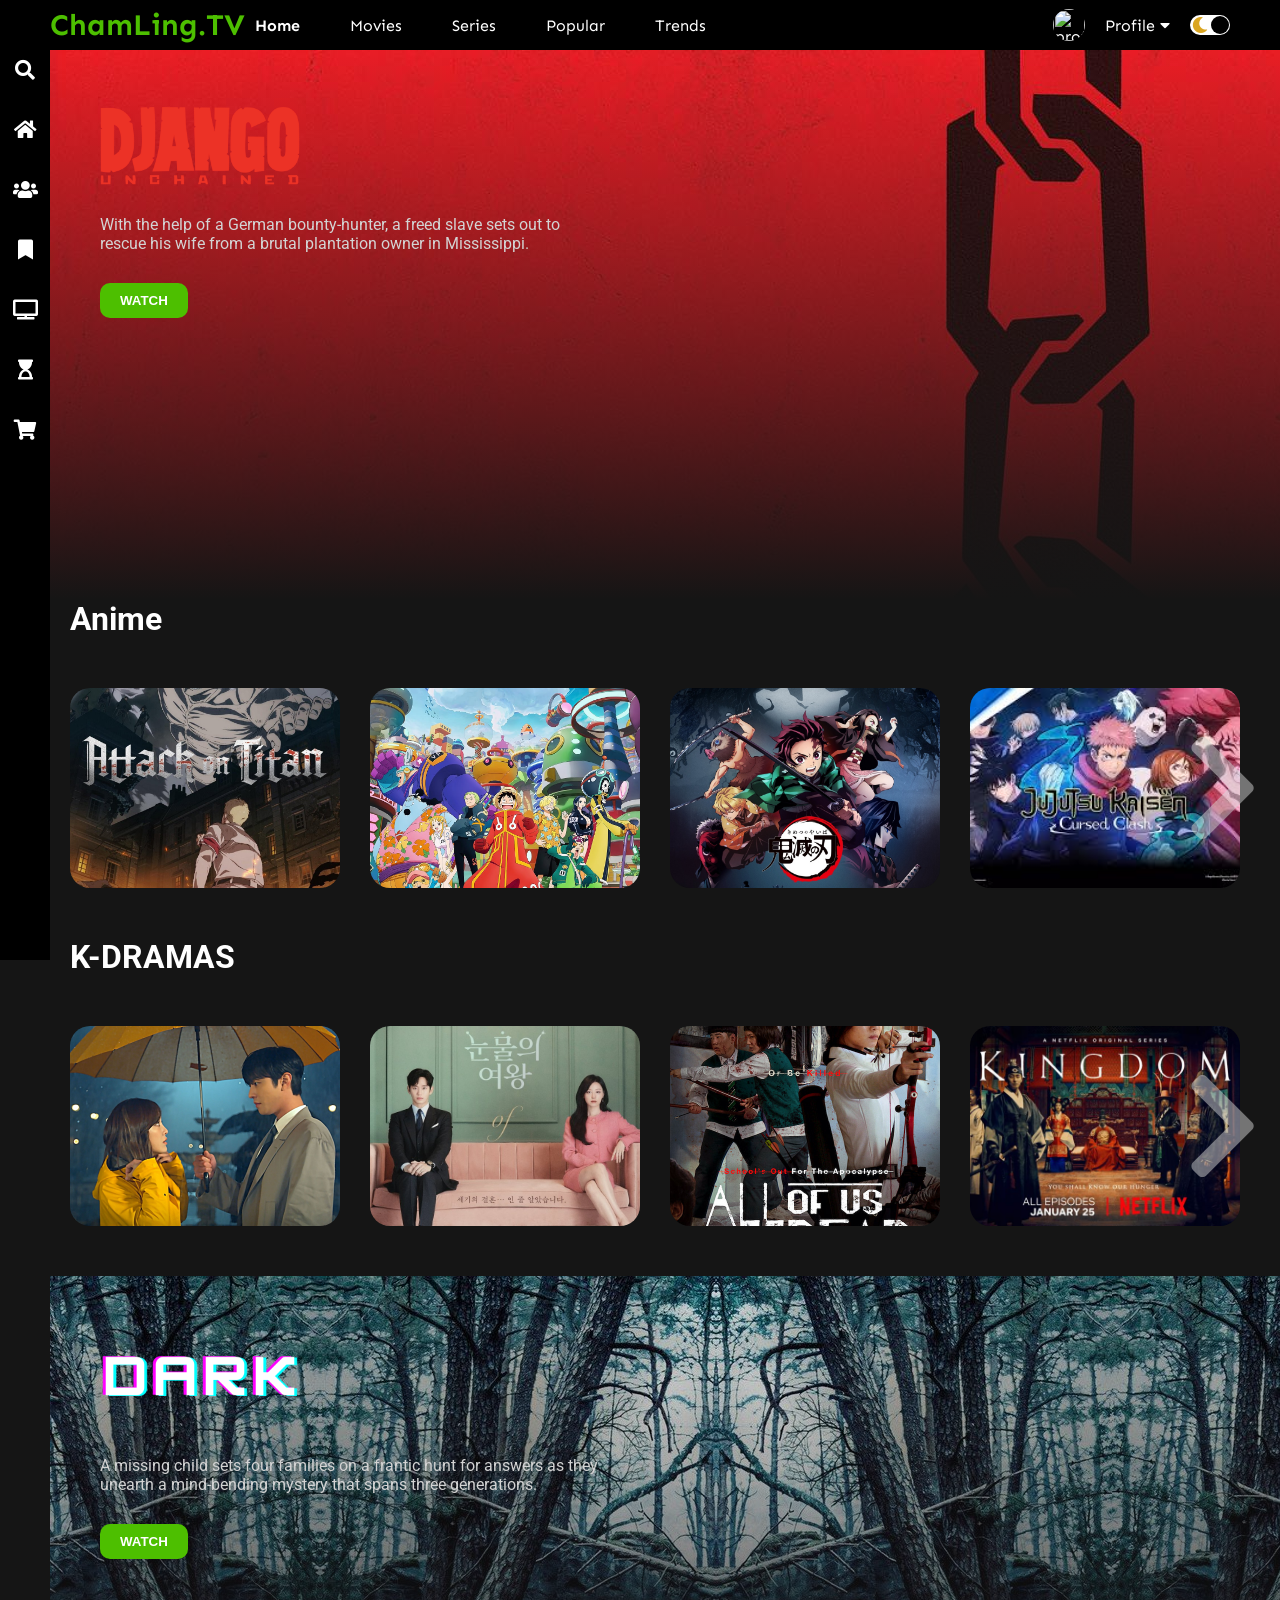
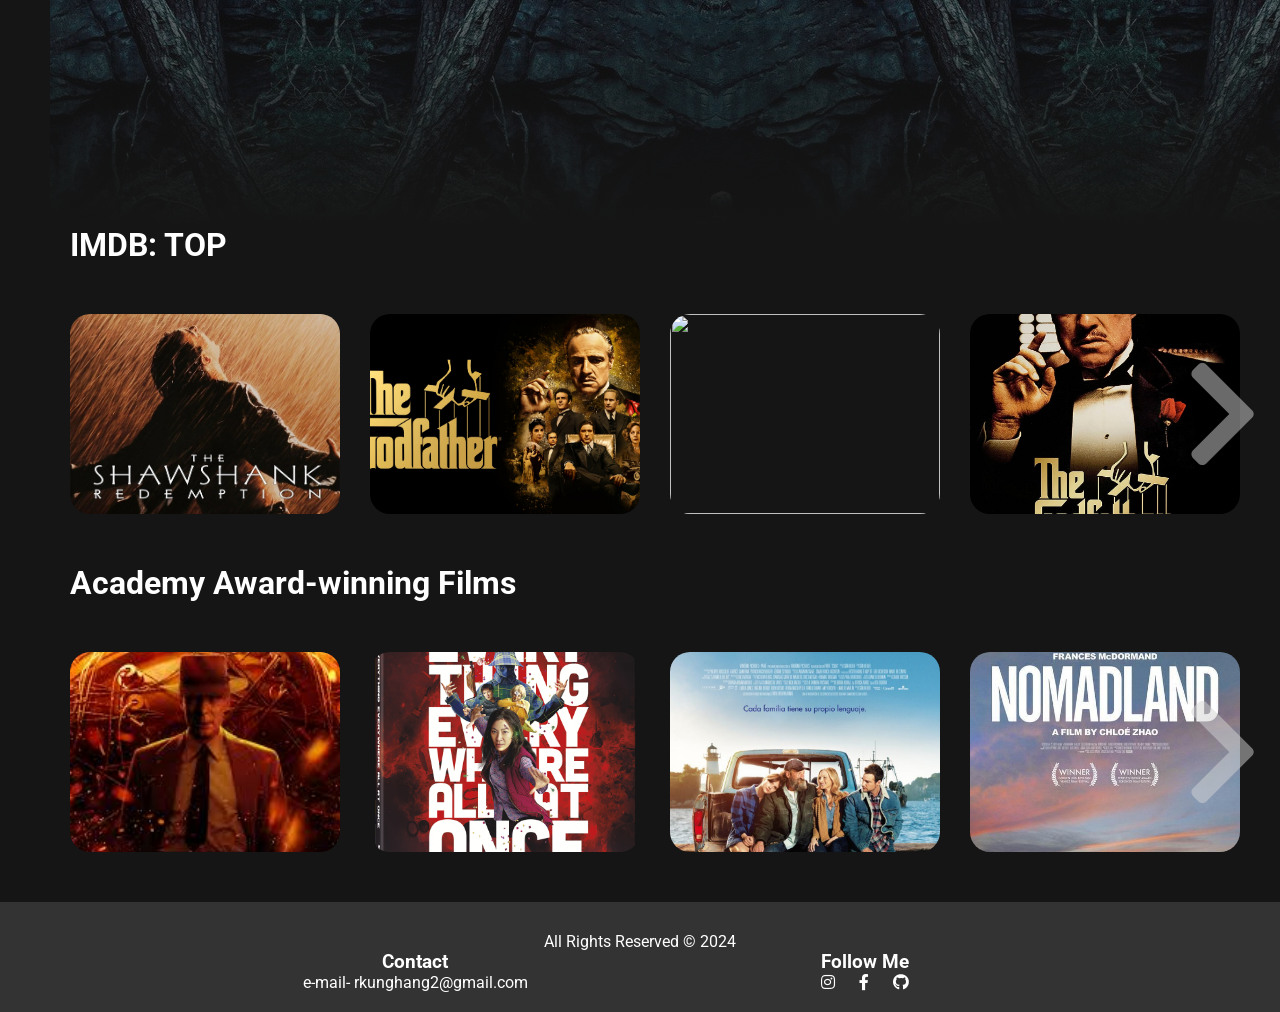
==== commit 3bbe7f3c: "Add files via upload" ====
--- a/index.html
+++ b/index.html
@@ -51,15 +51,27 @@
             <div class="menu-container">
                 <ul class="menu-list">
                     <li class="menu-list-item active">Home</li>
-                    <li class="menu-list-item">Movies</li>
-                    <li class="menu-list-item">Series</li>
+                    <li class="menu-list-item dropdown">
+                        Movies
+                        <ul class="sub-menu">
+                            <li class="sub-menu-category">English Movies</li>
+                            <li class="sub-menu-category">Nepali Movies</li>
+                        </ul>
+                    </li>
+                    <li class="menu-list-item dropdown">
+                        Series
+                        <ul class="sub-menu">
+                            <li class="sub-menu-category">K-Drama</li>
+                            <li class="sub-menu-category">C-Drama</li>
+                            <li class="sub-menu-category">Netflix Series</li>
+                        </ul>
+                    </li>
                     <li class="menu-list-item">Popular</li>
                     <li class="menu-list-item">Trends</li>
-
                 </ul>
             </div>
             <div class="profile-container">
-                <img class="profile-picture" src="https://rb.gy/qvqz4v" alt="profile">
+                <img class="profile-picture" src="fggggggggggggggggggg" alt="profile">
                 <div class="profile-text-container">
                     <span class="profile-text">Profile</span>
                     <i class="fas fa-caret-down"></i>
@@ -86,8 +98,11 @@
             <div class="featured-content"
                 style="background: linear-gradient(to bottom, rgba(0,0,0,0), #151515), url('img/f-1.jpg');">
                 <img class="featured-title" src="img/f-t-1.png" alt="">
-                <p class="featured-desc">A Sample movie project. The video may or may not work</p>
+                <p class="featured-desc">With the help of a German bounty-hunter, a freed slave sets out to rescue his wife from a brutal plantation owner in Mississippi.</p>
+                <a href="https://www.netflix.com/lu-en/title/70230640">
                 <button class="featured-button">WATCH</button>
+            </a>
+
             </div>
             <!--Anime List suru-->
             <div class="movie-list-container">
@@ -162,31 +177,39 @@
                 <div class="movie-list-wrapper">
                     <div class="movie-list">
                         <div class="movie-list-item">
-                            <img class="movie-list-item-img" src="img/ABP.jpeg" alt="">
+                            <img class="movie-list-item-img" src="img/A Business prop.jpg" alt="">
                             <span class="movie-list-item-title">A Business Proposal</span>
                             <p class="movie-list-item-desc">In disguise as her friend, Ha-ri shows up to a blind date to scare him away.</p>
-                            <button class="movie-list-item-button">Watch</button>
-                        </div>
-                        <div class="movie-list-item">
-                            <img class="movie-list-item-img" src="img/QOT.jpeg" alt="">
+                            <a href="https://kisskh.co/Drama/A-Business-Proposal?id=4608&q=true">
+                            <button class="movie-list-item-button">Watch</button>
+                            </a>
+                        </div>
+                        <div class="movie-list-item">
+                            <img class="movie-list-item-img" src="img/queen-of-tears.jpg" alt="">
                             <span class="movie-list-item-title">Queen Of Tears</span>
                             <p class="movie-list-item-desc">The queen of department stores and her small-town husband weather a marital crisis —until love miraculously begins to bloom again.</p>
-                            <button class="movie-list-item-button">Watch</button>
-                        </div>
-                        <div class="movie-list-item">
-                            <img class="movie-list-item-img" src="img/ALLOFUS.jpeg" alt="">
+                            <a href="https://kisskh.co/Drama/Queen-of-Tears?id=8714&q=true">
+                            <button class="movie-list-item-button">Watch</button>
+                            </a>
+                        </div>
+                        <div class="movie-list-item">
+                            <img class="movie-list-item-img" src="img/allofusaredead.jpg" alt="">
                             <span class="movie-list-item-title">All of US Are Dead</span>
                             <p class="movie-list-item-desc">whole world is dead</p>
-                            <button class="movie-list-item-button">Watch</button>
-                        </div>
-                        <div class="movie-list-item">
-                            <img class="movie-list-item-img" src="img/KING.jpeg" alt="">
+                            <a href="https://kisskh.co/Drama/All-of-Us-Are-Dead?id=4531&q=true">
+                            <button class="movie-list-item-button">Watch</button>
+                            </a>
+                        </div>
+                        <div class="movie-list-item">
+                            <img class="movie-list-item-img" src="img/kingdom.jpg" alt="">
                             <span class="movie-list-item-title">Kingdom</span>
                             <p class="movie-list-item-desc">More zombies </p>
-                            <button class="movie-list-item-button">Watch</button>
-                        </div>
-                        <div class="movie-list-item">
-                            <img class="movie-list-item-img" src="img/SWEET.jpeg" alt="">
+                            <a href="https://kisskh.co/Drama/Kingdom?id=150&q=true">
+                            <button class="movie-list-item-button">Watch</button>
+                            </a>
+                        </div>
+                        <div class="movie-list-item">
+                            <img class="movie-list-item-img" src="img/sweet-home-review-netflix.jpg" alt="">
                             <span class="movie-list-item-title">Sweet Home</span>
                             <p class="movie-list-item-desc">Sweet Home but with monsters</p>
                             <button class="movie-list-item-button">Watch</button>
@@ -229,75 +252,104 @@
                 <div class="movie-list-wrapper">
                     <div class="movie-list">
                         <div class="movie-list-item">
-                            <img class="movie-list-item-img" src="img/IMDB 1.jpeg" alt="">
+                            <img class="movie-list-item-img" src="img/THEE.jpg" alt="">
                             <span class="movie-list-item-title">The Shawshank Redemption</span>
                             <p class="movie-list-item-desc">Over the courses of several years, two convicts from a friendship,seeking consolation
                                 and, eventually, Redemption through basic compassion.
                             </p>
-                            <button class="movie-list-item-button">Watch</button>
+                            <a href="[base64]">
+                            <button class="movie-list-item-button">Download</button>
+                            </a>
                         </div>
                         <div class="movie-list-item">
                             <img class="movie-list-item-img" src="img/GODFA.jpg" alt="">
                             <span class="movie-list-item-title">The Godfather</span>
                             <p class="movie-list-item-desc">The aging patriarch of an organized crime dynasty transfers control 
-                                of his clandestine empire to his reluctant son.</p>
-                            <button class="movie-list-item-button">Watch</button>
+                                of his clandestine empire to his reluctant son.
+                            </p>
+                            <a href="[base64]">
+                            <button class="movie-list-item-button">Download</button>
+                            </a>
                         </div>
                         <div class="movie-list-item">
                             <img class="movie-list-item-img" src="img/dark knight.jpg" alt="">
                             <span class="movie-list-item-title">The Dark Knight</span>
                             <p class="movie-list-item-desc">When the menace known as the Joker wreaks havoc and chaos on the people of Gotham, 
-                                Batman must accept one of the greatest psychological and physical tests of his ability to fight injustice.</p>
-                            <button class="movie-list-item-button">Watch</button>
+                                Batman must accept one of the greatest psychological and physical tests of his ability to fight injustice.
+                            </p>
+                            <a href="[base64]">
+                            <button class="movie-list-item-button">Download</button>
+                            </a>
                         </div>
                         <div class="movie-list-item">
                             <img class="movie-list-item-img" src="img/god father II.jpg" alt="">
                             <span class="movie-list-item-title">The Godfather Part II</span>
                             <p class="movie-list-item-desc">The early life and career of Vito Corleone in 1920s New York City is portrayed, 
-                                while his son, Michael, expands and tightens his grip on the family crime syndicate.</p>
-                            <button class="movie-list-item-button">Watch</button>
+                                while his son, Michael, expands and tightens his grip on the family crime syndicate.
+                            </p>
+                            <a href="https://unilinks.lol/thcmvj0006856/?token=[base64]">
+                            <button class="movie-list-item-button">Download</button>
+                            </a>
                         </div>
                         <div class="movie-list-item">
                             <img class="movie-list-item-img" src="img/12 angry man.jpg" alt="">
                             <span class="movie-list-item-title">12 Angry Men</span>
                             <p class="movie-list-item-desc">The jury in a New York City murder trial is frustrated by a single member whose skeptical 
-                                caution forces them to more carefully consider the evidence before jumping to a hasty verdict.</p>
-                            <button class="movie-list-item-button">Watch</button>
+                                caution forces them to more carefully consider the evidence before jumping to a hasty verdict.
+                            </p>
+                            <a href="[base64]">
+                            <button class="movie-list-item-button">Download</button>
+                            </a>
                         </div>
                         <div class="movie-list-item">
                             <img class="movie-list-item-img" src="img/Schindlerslist__32880.jpg" alt="">
                             <span class="movie-list-item-title">Schindler's List</span>
                             <p class="movie-list-item-desc">In German-occupied Poland during World War II, industrialist Oskar Schindler gradually
-                                 becomes concerned for his Jewish workforce after witnessing their persecution by the Nazis.</p>
-                            <button class="movie-list-item-button">Watch</button>
+                                 becomes concerned for his Jewish workforce after witnessing their persecution by the Nazis.
+                            </p>
+                            <a href="https://unilinks.lol/thcmvj00084063/?token=[base64]">
+                            <button class="movie-list-item-button">Download</button>
+                            </a>
                         </div>
                         <div class="movie-list-item">
                             <img class="movie-list-item-img" src="img/LordOfRings.jpg" alt="">
                             <span class="movie-list-item-title">The Lord of the Rings</span>
                             <p class="movie-list-item-desc">Gandalf and Aragorn lead the World of Men against Sauron's army to draw his gaze 
-                                from Frodo and Sam as they approach Mount Doom with the One Ring.</p>
-                            <button class="movie-list-item-button">Watch</button>
+                                from Frodo and Sam as they approach Mount Doom with the One Ring.
+                            </p>
+                            <a href="https://unilinks.lol/thcmvj000364023/?token=[base64]">
+                            <button class="movie-list-item-button">Download</button>
+                            </a>
                         </div>
                         <div class="movie-list-item">
                             <img class="movie-list-item-img" src="img/pulp.jpg" alt="">
                             <span class="movie-list-item-title">Pulp Fiction</span>
                             <p class="movie-list-item-desc">The lives of two mob hitmen, a boxer, a gangster and his wife, and a pair of diner 
-                                bandits intertwine in four tales of violence and redemption.</p>
-                            <button class="movie-list-item-button">Watch</button>
+                                bandits intertwine in four tales of violence and redemption.
+                            </p>
+                            <a href="https://unilinks.lol/thcmvj000223180/?token=[base64]">
+                            <button class="movie-list-item-button">Download</button>
+                            </a>
                         </div>
                         <div class="movie-list-item">
                             <img class="movie-list-item-img" src="img/inception.jpg" alt="">
                             <span class="movie-list-item-title">Inception</span>
                             <p class="movie-list-item-desc">A thief who steals corporate secrets through the use of dream-sharing technology is given 
-                                the inverse task of planting an idea into the mind of a C.E.O., but his tragic past may doom the project and his team to disaster.</p>
-                            <button class="movie-list-item-button">Watch</button>
+                                the inverse task of planting an idea into the mind of a C.E.O., but his tragic past may doom the project and his team to disaster.
+                            </p>
+                            <a href="https://unilinks.lol/thcmvj0004144/?token=[base64]">
+                            <button class="movie-list-item-button">Download</button>
+                            </a>
                         </div>
                         <div class="movie-list-item">
                             <img class="movie-list-item-img" src="img/THEMatrix.jpg" alt="">
                             <span class="movie-list-item-title">The Matrix</span>
                             <p class="movie-list-item-desc">When a beautiful stranger leads computer hacker Neo to a forbidding underworld, he discovers
-                                 the shocking truth--the life he knows is the elaborate deception of an evil cyber-intelligence.</p>
-                            <button class="movie-list-item-button">Watch</button>
+                                 the shocking truth--the life he knows is the elaborate deception of an evil cyber-intelligence.
+                            </p>
+                            <a href="https://unilinks.lol/thcmvj000161018/?token=[base64]">
+                            <button class="movie-list-item-button">Download</button>
+                            </a>
                         </div>
                     </div>
                     <i class="fas fa-chevron-right arrow"></i>
@@ -311,54 +363,82 @@
                         <div class="movie-list-item">
                             <img class="movie-list-item-img" src="img/oppenheimer.jpeg" alt="">
                             <span class="movie-list-item-title">Oppenheimer-2023</span>
-                            <p class="movie-list-item-desc"></p>
-                            <button class="movie-list-item-button">Watch</button>
+                            <p class="movie-list-item-desc">The story of American scientist J. Robert Oppenheimer
+                                 and his role in the development of the atomic bomb.
+                            </p>
+                            <a href="[base64]">
+                            <button class="movie-list-item-button">Download</button>
+                            </a>
                         </div>
                         <div class="movie-list-item">
                             <img class="movie-list-item-img" src="img/EverythingEverywhereAllAtOnce-4KOcrd-3D.webp" alt="">
                             <span class="movie-list-item-title">Everything Everywhere All at Once-2022</span>
-                            <p class="movie-list-item-desc"></p>
-                            <button class="movie-list-item-button">Watch</button>
+                            <p class="movie-list-item-desc">A middle-aged Chinese immigrant is swept up into an insane adventure in which she alone
+                                can save existence by exploring other universes and connecting with the lives she could have led.
+                            </p>
+                            <a href="[base64]">
+                            <button class="movie-list-item-button">Download</button>
+                            </a>
                         </div>
                         <div class="movie-list-item">
                             <img class="movie-list-item-img" src="img/CODA.jpg" alt="">
                             <span class="movie-list-item-title">CODA-2021</span>
-                            <p class="movie-list-item-desc"></p>
-                            <button class="movie-list-item-button">Watch</button>
+                            <p class="movie-list-item-desc">Ruby is the only hearing person in her deaf family. When the family's fishing business is threatened, Ruby finds herself torn between 
+                                pursuing her passion at Berklee College of Music and her fear of abandoning her parents.
+                            </p>
+                            <a href="[base64]">
+                            <button class="movie-list-item-button">Download</button>
+                            </a>
                         </div>
                         <div class="movie-list-item">
                             <img class="movie-list-item-img" src="img/Noma.jpg" alt="">
                             <span class="movie-list-item-title">Nomadland-2020</span>
-                            <p class="movie-list-item-desc"></p>
-                            <button class="movie-list-item-button">Watch</button>
+                            <p class="movie-list-item-desc">A woman in her sixties, after losing everything in the Great Recession, embarks on a 
+                                journey through the American West, living as a van-dwelling modern-day nomad.
+                            </p>
+                            <a href="[base64]">
+                            <button class="movie-list-item-button">Download</button>
+                            </a>
                         </div>
                         <div class="movie-list-item">
                             <img class="movie-list-item-img" src="img/parasite.jpg" alt="">
                             <span class="movie-list-item-title">Parasite-2019</span>
-                            <p class="movie-list-item-desc">Lorem ipsum dolor sit amet consectetur adipisicing elit. At
-                                hic fugit similique accusantium.</p>
-                            <button class="movie-list-item-button">Watch</button>
+                            <p class="movie-list-item-desc">Greed and class discrimination threaten the newly-formed symbiotic relationship between 
+                                the wealthy Park family and the destitute Kim clan.
+                            </p>
+                            <a href="[base64]">
+                            <button class="movie-list-item-button">Download</button>
+                            </a>
                         </div>
                         <div class="movie-list-item">
                             <img class="movie-list-item-img" src="img/greenbook.jpg" alt="">
                             <span class="movie-list-item-title">Green Book-2018</span>
-                            <p class="movie-list-item-desc">Lorem ipsum dolor sit amet consectetur adipisicing elit. At
-                                hic fugit similique accusantium.</p>
-                            <button class="movie-list-item-button">Watch</button>
+                            <p class="movie-list-item-desc">A working-class Italian-American bouncer becomes the 
+                                driver for an African-American classical pianist on a tour of venues through the 1960s American South.
+                            </p>
+                            <a href="#">
+                            <button class="movie-list-item-button">Download</button>
+                            </a>
                         </div>
                         <div class="movie-list-item">
                             <img class="movie-list-item-img" src="img/theshapeofwater.jpg" alt="">
                             <span class="movie-list-item-title">The Shape of Water-2017</span>
-                            <p class="movie-list-item-desc">Lorem ipsum dolor sit amet consectetur adipisicing elit. At
-                                hic fugit similique accusantium.</p>
-                            <button class="movie-list-item-button">Watch</button>
+                            <p class="movie-list-item-desc">At a top secret research facility in the 1960s, a lonely janitor
+                                forms a unique relationship with an amphibious creature that is being held in captivity.
+                            </p>
+                            <a href="#">
+                            <button class="movie-list-item-button">Download</button>
+                            </a>
                         </div>
                         <div class="movie-list-item">
                             <img class="movie-list-item-img" src="img/moonlight.jpg" alt="">
                             <span class="movie-list-item-title">Moonlight-2016</span>
-                            <p class="movie-list-item-desc">Lorem ipsum dolor sit amet consectetur adipisicing elit. At
-                                hic fugit similique accusantium.</p>
-                            <button class="movie-list-item-button">Watch</button>
+                            <p class="movie-list-item-desc">A young African-American man grapples with his identity and sexuality while 
+                                experiencing the everyday struggles of childhood, adolescence, and burgeoning adulthood.
+                            </p>
+                            <a href="">
+                            <button class="movie-list-item-button">Download</button>
+                            </a>
                         </div>
                     </div>
                     <i class="fas fa-chevron-right arrow"></i>
--- a/style.css
+++ b/style.css
@@ -1,3 +1,4 @@
+
 * {
   margin: 0;
 }
@@ -276,6 +277,41 @@
     }
 }
 
+.menu-container {
+  position: relative;
+  display: inline-block;
+}
+
+.menu-list {
+  list-style-type: none;
+  padding: 0;
+  margin: 0;
+}
+
+.menu-list-item {
+  display: inline-block;
+  padding: 10px;
+  cursor: pointer;
+}
+
+.sub-menu {
+  display: none;
+  position: absolute;
+  background-color: #f9f9f9;
+  min-width: 160px;
+  z-index: 1;
+}
+
+.sub-menu-category {
+  padding: 10px;
+  display: block;
+}
+
+.menu-list-item:hover .sub-menu {
+  display: block;
+}
+
+
 footer {
   background-color: #333;
   color: #fff;
